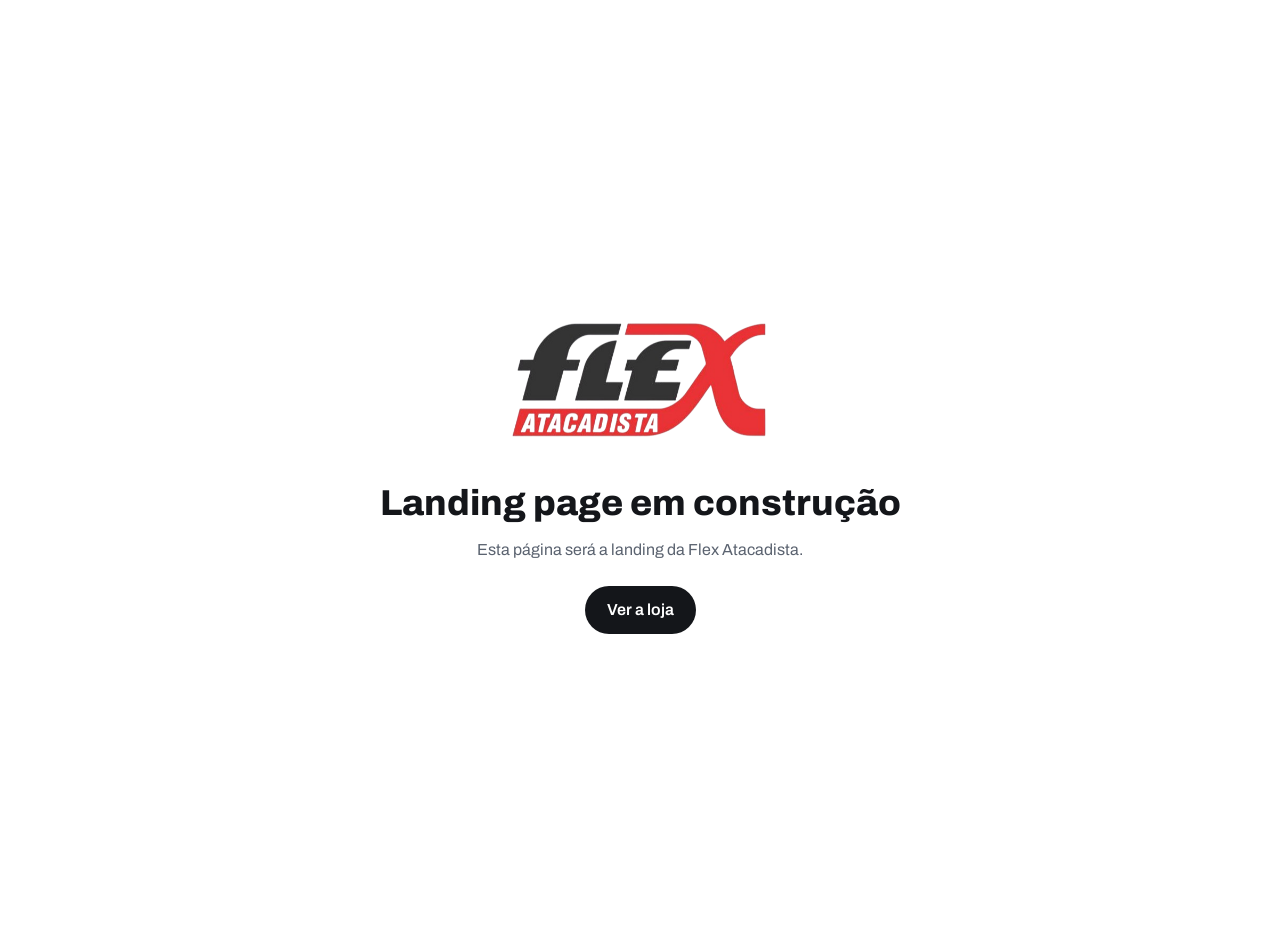
==== index.html @ 3132b04d "Adiciona e-commerce da Flex Atacadista e placeholder da landing Extrai do pacote original apenas os " ====
<!doctype html>
<html lang="pt-BR">
<head>
<meta charset="utf-8">
<meta name="viewport" content="width=device-width, initial-scale=1">
<title>Flex Atacadista</title>
<meta name="description" content="Atacado de artigos para festas, confeitaria e embalagens.">
<link rel="preconnect" href="https://fonts.googleapis.com">
<link rel="preconnect" href="https://fonts.gstatic.com" crossorigin>
<link href="https://fonts.googleapis.com/css2?family=Archivo:wght@400;600;800&display=swap" rel="stylesheet">
<style>
:root{color-scheme:light}
body{margin:0;min-height:100svh;display:grid;place-items:center;gap:0;font:400 16px/1.5 Archivo,system-ui,sans-serif;background:#fff;color:#14161a;text-align:center;padding:24px}
img{width:min(260px,70vw);height:auto}
h1{font-weight:800;font-size:clamp(24px,5vw,36px);margin:24px 0 8px}
p{margin:0 0 24px;color:#5b6370}
a{display:inline-block;padding:12px 22px;border-radius:999px;background:#14161a;color:#fff;text-decoration:none;font-weight:600}
</style>
</head>
<body>
<main>
  <img src="assets/flex/flex-logo.png" alt="Flex Atacadista">
  <h1>Landing page em construção</h1>
  <p>Esta página será a landing da Flex Atacadista.</p>
  <a href="loja.html">Ver a loja</a>
</main>
</body>
</html>
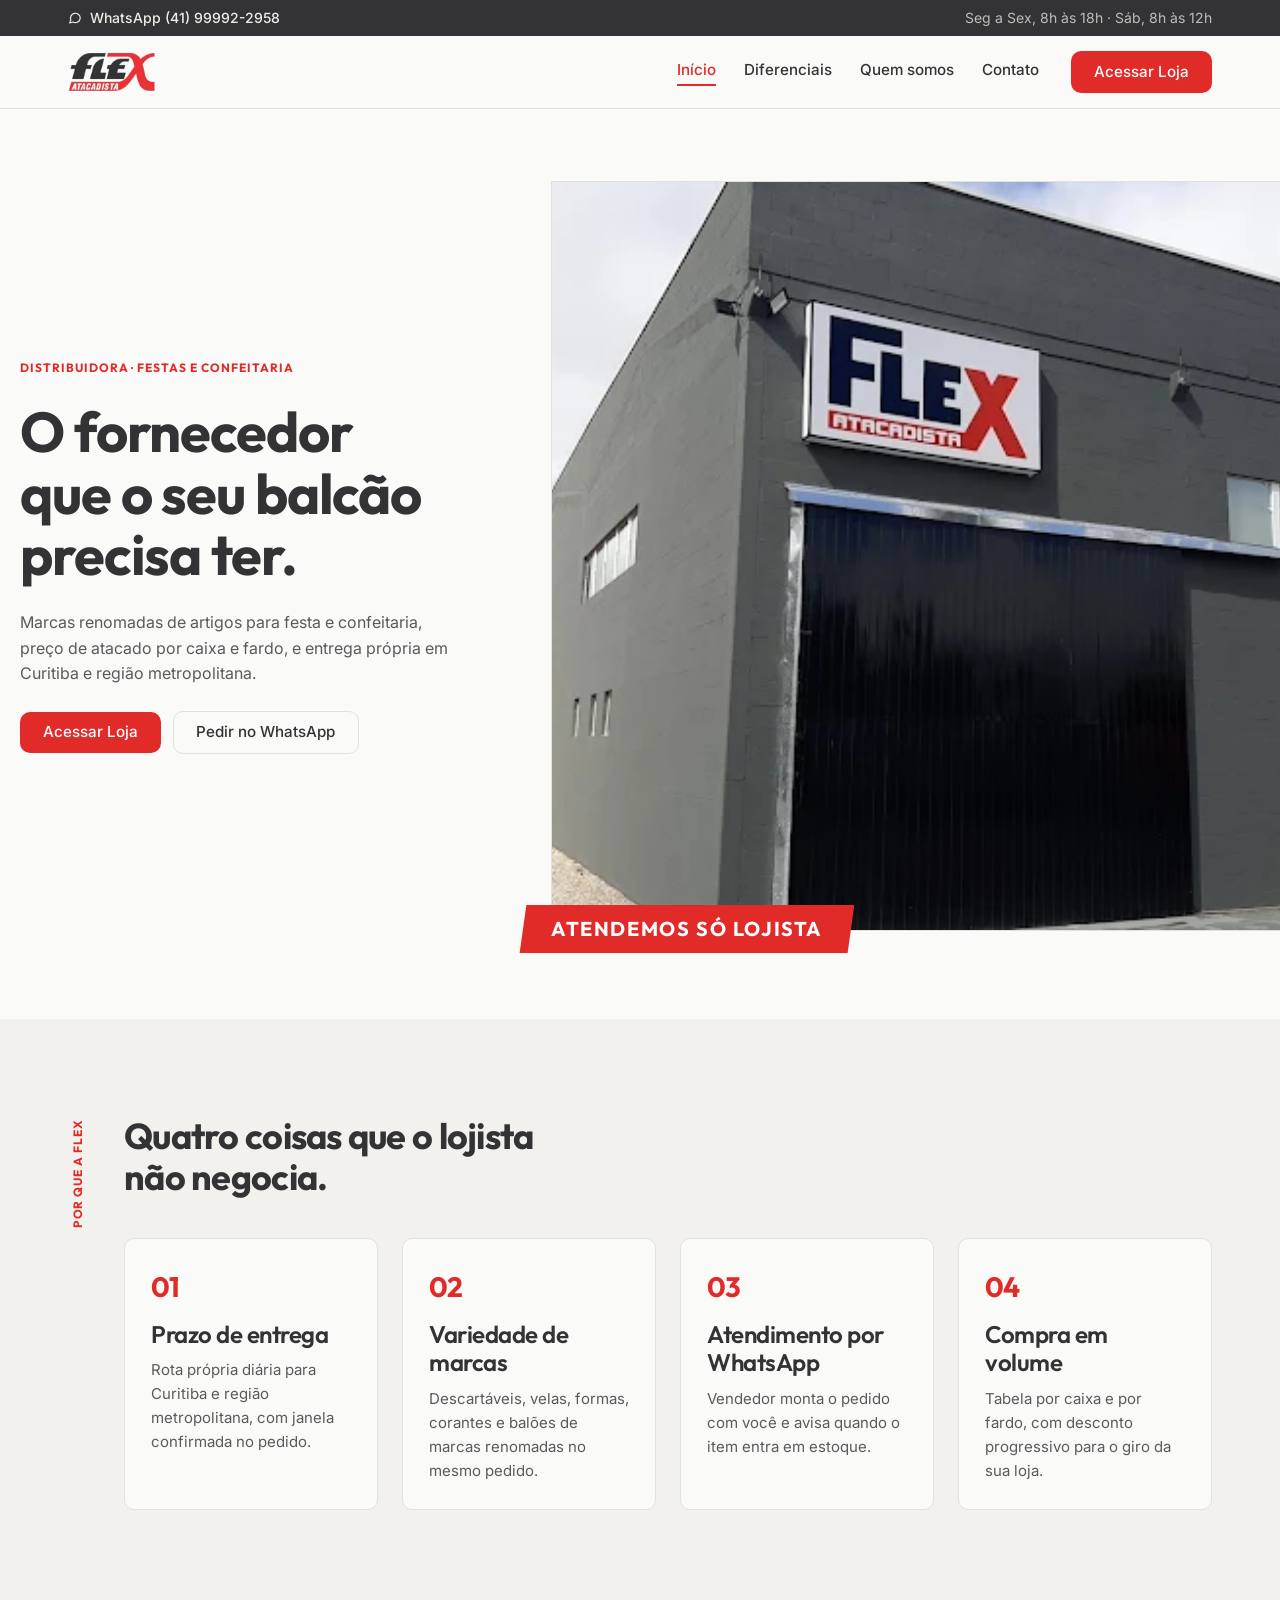
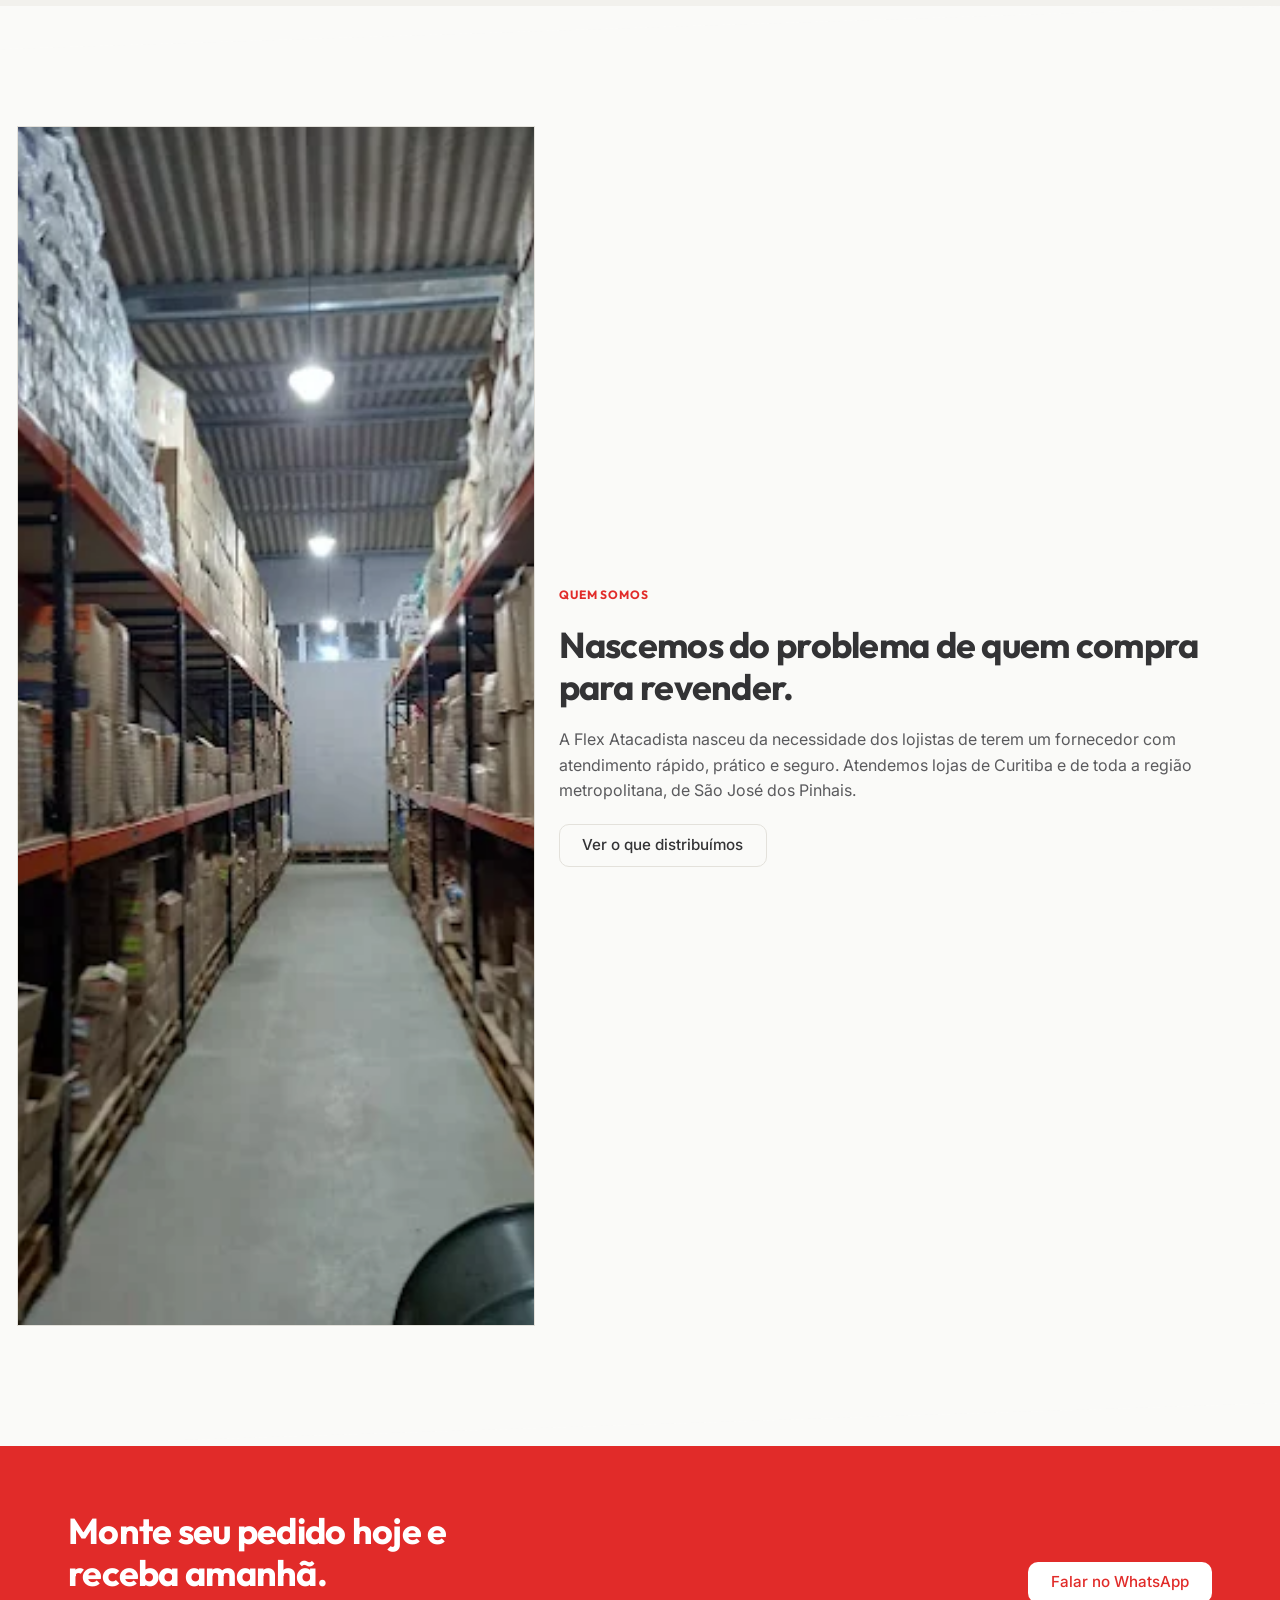
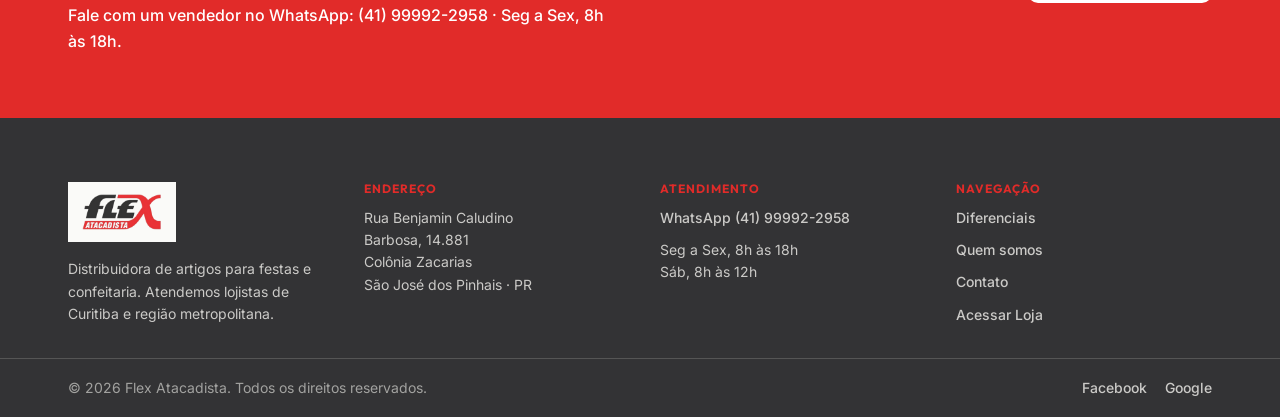
==== commit ee73dd48: "Publica a landing da Flex no index e prepara o deploy na Vercel Converte o template do design system" ====
--- a/index.html
+++ b/index.html
@@ -2,27 +2,186 @@
 <html lang="pt-BR">
 <head>
 <meta charset="utf-8">
-<meta name="viewport" content="width=device-width, initial-scale=1">
-<title>Flex Atacadista</title>
-<meta name="description" content="Atacado de artigos para festas, confeitaria e embalagens.">
+<meta name="viewport" content="width=device-width,initial-scale=1">
+<title>Flex Atacadista — Distribuidora de artigos para festas e confeitaria</title>
+<meta name="description" content="Marcas renomadas de artigos para festa e confeitaria, preço de atacado por caixa e fardo, e entrega própria em Curitiba e região metropolitana.">
+<meta name="theme-color" content="#E12B29">
+<link rel="icon" href="assets/flex/flex-logo.png">
+<meta property="og:type" content="website">
+<meta property="og:title" content="Flex Atacadista">
+<meta property="og:description" content="O fornecedor que o seu balcão precisa ter. Atacado de festas e confeitaria em São José dos Pinhais.">
+<meta property="og:image" content="assets/landing/fachada.png">
 <link rel="preconnect" href="https://fonts.googleapis.com">
 <link rel="preconnect" href="https://fonts.gstatic.com" crossorigin>
-<link href="https://fonts.googleapis.com/css2?family=Archivo:wght@400;600;800&display=swap" rel="stylesheet">
-<style>
-:root{color-scheme:light}
-body{margin:0;min-height:100svh;display:grid;place-items:center;gap:0;font:400 16px/1.5 Archivo,system-ui,sans-serif;background:#fff;color:#14161a;text-align:center;padding:24px}
-img{width:min(260px,70vw);height:auto}
-h1{font-weight:800;font-size:clamp(24px,5vw,36px);margin:24px 0 8px}
-p{margin:0 0 24px;color:#5b6370}
-a{display:inline-block;padding:12px 22px;border-radius:999px;background:#14161a;color:#fff;text-decoration:none;font-weight:600}
-</style>
+<link href="https://fonts.googleapis.com/css2?family=Outfit:wght@400;500;600;700&family=Inter:wght@400;500;600&display=swap" rel="stylesheet">
+<link rel="stylesheet" href="landing.css">
 </head>
-<body>
+<body id="topo">
+
+<header class="hdr" id="hdr">
+  <div class="topbar">
+    <div class="wrap">
+      <a href="https://wa.me/5541999922958">
+        <svg width="14" height="14" viewBox="0 0 24 24" fill="none" stroke="currentColor" stroke-width="2" stroke-linecap="round" stroke-linejoin="round" aria-hidden="true"><path d="M21 11.5a8.4 8.4 0 0 1-12.6 7.3L3 20.5l1.8-5.2A8.4 8.4 0 1 1 21 11.5Z"/></svg>
+        WhatsApp (41) 99992-2958
+      </a>
+      <span class="hours">Seg a Sex, 8h às 18h · Sáb, 8h às 12h</span>
+    </div>
+  </div>
+  <div class="bar">
+    <div class="wrap">
+      <a class="logo" href="#topo" aria-label="Flex Atacadista"><img src="assets/flex/flex-logo.png" alt="Flex Atacadista" width="488" height="244"></a>
+      <div class="right">
+        <nav aria-label="Principal">
+          <a href="#topo" class="is-active">Início</a>
+          <a href="#diferenciais">Diferenciais</a>
+          <a href="#quem-somos">Quem somos</a>
+          <a href="#contato">Contato</a>
+        </nav>
+        <a class="btn btn-primary" href="loja.html">Acessar Loja</a>
+        <button class="burger" id="burger" aria-label="Abrir menu" aria-expanded="false" aria-controls="drawer">
+          <svg width="20" height="20" viewBox="0 0 24 24" fill="none" stroke="currentColor" stroke-width="2" stroke-linecap="square" aria-hidden="true"><path d="M4 7h16"/><path d="M4 12h16"/><path d="M4 17h16"/></svg>
+        </button>
+      </div>
+    </div>
+    <div class="drawer" id="drawer">
+      <nav aria-label="Principal (mobile)">
+        <a href="#topo">Início</a>
+        <a href="#diferenciais">Diferenciais</a>
+        <a href="#quem-somos">Quem somos</a>
+        <a href="#contato">Contato</a>
+      </nav>
+    </div>
+  </div>
+</header>
+
 <main>
-  <img src="assets/flex/flex-logo.png" alt="Flex Atacadista">
-  <h1>Landing page em construção</h1>
-  <p>Esta página será a landing da Flex Atacadista.</p>
-  <a href="loja.html">Ver a loja</a>
+  <section class="hero wrap">
+    <div class="grid">
+      <div class="copy">
+        <span class="eyebrow">Distribuidora · Festas e confeitaria</span>
+        <h1>O fornecedor que o seu balcão precisa ter.</h1>
+        <p>Marcas renomadas de artigos para festa e confeitaria, preço de atacado por caixa e fardo, e entrega própria em Curitiba e região metropolitana.</p>
+        <div class="ctas">
+          <a class="btn btn-primary" href="loja.html">Acessar Loja</a>
+          <a class="btn btn-secondary" href="https://wa.me/5541999922958">Pedir no WhatsApp</a>
+        </div>
+      </div>
+      <div class="vis">
+        <img src="assets/landing/fachada.png" alt="Fachada da Flex Atacadista em São José dos Pinhais" width="1200" height="750">
+        <span class="tarja"><span>Atendemos só lojista</span></span>
+      </div>
+    </div>
+  </section>
+
+  <section class="why" data-reveal id="diferenciais">
+    <div class="wrap">
+      <span class="label-vertical" aria-hidden="true">Por que a Flex</span>
+      <div class="inner">
+        <h2>Quatro coisas que o lojista não negocia.</h2>
+        <div class="cards">
+          <div class="card">
+            <span class="n">01</span>
+            <h3>Prazo de entrega</h3>
+            <p>Rota própria diária para Curitiba e região metropolitana, com janela confirmada no pedido.</p>
+          </div>
+          <div class="card">
+            <span class="n">02</span>
+            <h3>Variedade de marcas</h3>
+            <p>Descartáveis, velas, formas, corantes e balões de marcas renomadas no mesmo pedido.</p>
+          </div>
+          <div class="card">
+            <span class="n">03</span>
+            <h3>Atendimento por WhatsApp</h3>
+            <p>Vendedor monta o pedido com você e avisa quando o item entra em estoque.</p>
+          </div>
+          <div class="card">
+            <span class="n">04</span>
+            <h3>Compra em volume</h3>
+            <p>Tabela por caixa e por fardo, com desconto progressivo para o giro da sua loja.</p>
+          </div>
+        </div>
+      </div>
+    </div>
+  </section>
+
+  <section class="about" data-reveal id="quem-somos">
+    <div class="wrap grid">
+      <div class="vis">
+        <img src="assets/landing/corredor-estoque.png" alt="Corredor de estoque da Flex Atacadista" width="900" height="1200" loading="lazy">
+      </div>
+      <div class="copy">
+        <span class="eyebrow">Quem somos</span>
+        <h2>Nascemos do problema de quem compra para revender.</h2>
+        <p>A Flex Atacadista nasceu da necessidade dos lojistas de terem um fornecedor com atendimento rápido, prático e seguro. Atendemos lojas de Curitiba e de toda a região metropolitana, de São José dos Pinhais.</p>
+        <div><a class="btn btn-secondary" href="loja.html">Ver o que distribuímos</a></div>
+      </div>
+    </div>
+  </section>
+
+  <section class="cta" id="contato">
+    <div class="wrap">
+      <div class="copy">
+        <h2>Monte seu pedido hoje e receba amanhã.</h2>
+        <p>Fale com um vendedor no WhatsApp: (41) 99992-2958 · Seg a Sex, 8h às 18h.</p>
+      </div>
+      <a class="btn btn-on-red" href="https://wa.me/5541999922958">Falar no WhatsApp</a>
+    </div>
+  </section>
 </main>
+
+<footer class="ftr">
+  <div class="wrap cols">
+    <div class="col brand">
+      <div class="mark"><img src="assets/flex/flex-logo.png" alt="Flex Atacadista" width="488" height="244"></div>
+      <p>Distribuidora de artigos para festas e confeitaria. Atendemos lojistas de Curitiba e região metropolitana.</p>
+    </div>
+    <div class="col">
+      <h3>Endereço</h3>
+      <p>Rua Benjamin Caludino Barbosa, 14.881<br>Colônia Zacarias<br>São José dos Pinhais · PR</p>
+    </div>
+    <div class="col">
+      <h3>Atendimento</h3>
+      <a href="https://wa.me/5541999922958">WhatsApp (41) 99992-2958</a>
+      <p>Seg a Sex, 8h às 18h<br>Sáb, 8h às 12h</p>
+    </div>
+    <div class="col">
+      <h3>Navegação</h3>
+      <a href="#diferenciais">Diferenciais</a>
+      <a href="#quem-somos">Quem somos</a>
+      <a href="#contato">Contato</a>
+      <a href="loja.html">Acessar Loja</a>
+    </div>
+  </div>
+  <div class="legal">
+    <div class="wrap">
+      <span>© <span id="ano">2026</span> Flex Atacadista. Todos os direitos reservados.</span>
+      <span class="social"><a href="#">Facebook</a><a href="#">Google</a></span>
+    </div>
+  </div>
+</footer>
+
+<script>
+(function(){
+  var hdr=document.getElementById('hdr'),burger=document.getElementById('burger');
+  addEventListener('scroll',function(){hdr.classList.toggle('is-scrolled',scrollY>8)},{passive:true});
+  burger.addEventListener('click',function(){
+    var open=hdr.classList.toggle('is-open');
+    burger.setAttribute('aria-expanded',open);
+  });
+  document.querySelectorAll('#drawer a').forEach(function(a){
+    a.addEventListener('click',function(){hdr.classList.remove('is-open');burger.setAttribute('aria-expanded','false')});
+  });
+  document.getElementById('ano').textContent=new Date().getFullYear();
+  // a classe .reveal só entra via JS: sem script, o conteúdo nasce visível
+  if(matchMedia('(prefers-reduced-motion: reduce)').matches||!window.IntersectionObserver)return;
+  var els=document.querySelectorAll('[data-reveal]');
+  els.forEach(function(el){el.classList.add('reveal')});
+  var io=new IntersectionObserver(function(es){es.forEach(function(e){
+    if(e.isIntersecting){e.target.classList.add('is-visible');io.unobserve(e.target)}
+  })},{rootMargin:'-10% 0px'});
+  els.forEach(function(el){io.observe(el)});
+})();
+</script>
 </body>
 </html>
--- a/landing.css
+++ b/landing.css
@@ -0,0 +1,171 @@
+/* Flex Atacadista — landing.
+   Tokens + componentes do design system, achatados em um arquivo só
+   (o pacote original dependia de runtime de canvas + React). */
+
+/* ---------- tokens ---------- */
+:root{
+  --brand-red:#E12B29;
+  --brand-red-dark:#B01E1C;
+  --ink:#333335;
+  --ink-soft:#5A5A5D;
+  --surface:#FAFAF8;
+  --surface-alt:#F2F1ED;
+  --border:#E3E1DB;
+  --on-red:#FFFFFF;
+  --text-on-ink:#EDECE8;
+
+  --font-heading:"Outfit",system-ui,sans-serif;
+  --font-body:"Inter",system-ui,sans-serif;
+  --text-h1:clamp(2.5rem,5.5vw,3.5rem);
+  --text-h2:clamp(1.75rem,3.2vw,2.25rem);
+  --text-h3:clamp(1.25rem,2vw,1.5rem);
+  --text-small:0.875rem;
+  --text-label-vertical:0.75rem;
+  --tracking-heading:-0.02em;
+  --tracking-wide:0.08em;
+
+  --container-max:1240px;
+  --container-pad:clamp(20px,5vw,48px);
+  --space-section:120px;
+
+  --radius-card:10px;
+  --shadow-card:0 1px 2px rgba(51,51,53,.06),0 1px 3px rgba(51,51,53,.08);
+  --shadow-header:0 1px 2px rgba(51,51,53,.06),0 2px 8px rgba(51,51,53,.06);
+  --skew-tarja:-8deg;
+  --corte-x:polygon(0 3%,100% 0%,100% 97%,0% 100%);
+  --motion-base:180ms;
+  --motion-ease:ease;
+}
+@media (max-width:760px){:root{--space-section:64px}}
+
+/* ---------- base ---------- */
+*,*::before,*::after{box-sizing:border-box}
+body{margin:0;background:var(--surface);color:var(--ink-soft);font-family:var(--font-body);font-size:1rem;line-height:1.6;-webkit-font-smoothing:antialiased;text-wrap:pretty}
+h1,h2,h3{font-family:var(--font-heading);color:var(--ink);letter-spacing:var(--tracking-heading);margin:0}
+h1{font-size:var(--text-h1);line-height:1.1;font-weight:700}
+h2{font-size:var(--text-h2);line-height:1.15;font-weight:700}
+h3{font-size:var(--text-h3);line-height:1.2;font-weight:600}
+p{margin:0}
+a{color:var(--brand-red);text-decoration:none;transition:color var(--motion-base) var(--motion-ease)}
+a:hover{color:var(--brand-red-dark)}
+img{max-width:100%;display:block}
+:focus-visible{outline:2px solid var(--brand-red);outline-offset:2px}
+.sr{position:absolute;width:1px;height:1px;padding:0;margin:-1px;overflow:hidden;clip:rect(0 0 0 0);white-space:nowrap;border:0}
+.wrap{max-width:var(--container-max);margin:0 auto;padding-inline:var(--container-pad)}
+
+/* ---------- motivos de marca ---------- */
+.eyebrow{font-family:var(--font-heading);font-weight:700;font-size:.75rem;letter-spacing:var(--tracking-wide);text-transform:uppercase;color:var(--brand-red)}
+.tarja{display:inline-block;background:var(--brand-red);color:var(--on-red);font-family:var(--font-heading);font-weight:700;font-size:1.25rem;line-height:1.2;letter-spacing:var(--tracking-wide);text-transform:uppercase;padding:.6em 1.4em;transform:skewX(var(--skew-tarja))}
+.tarja>span{display:inline-block;transform:skewX(calc(-1 * var(--skew-tarja)))}
+.label-vertical{writing-mode:vertical-rl;transform:rotate(180deg);color:var(--brand-red);font-family:var(--font-heading);font-weight:700;text-transform:uppercase;letter-spacing:var(--tracking-wide);font-size:var(--text-label-vertical);white-space:nowrap}
+.corte-x{clip-path:var(--corte-x)}
+
+/* ---------- botões ---------- */
+.btn{display:inline-flex;align-items:center;justify-content:center;gap:.5em;font-family:var(--font-body);font-weight:500;font-size:.95rem;line-height:1.2;padding:.75em 1.5em;border-radius:var(--radius-card);border:none;cursor:pointer;text-decoration:none;transition:background-color var(--motion-base) var(--motion-ease),border-color var(--motion-base) var(--motion-ease),color var(--motion-base) var(--motion-ease)}
+.btn-primary{background:var(--brand-red);color:var(--on-red)}
+.btn-primary:hover{background:var(--brand-red-dark);color:var(--on-red)}
+.btn-secondary{background:transparent;color:var(--ink);border:1px solid var(--border)}
+.btn-secondary:hover{border-color:var(--ink);color:var(--ink)}
+.btn-on-red{background:#fff;color:var(--brand-red)}
+.btn-on-red:hover{color:var(--brand-red-dark)}
+
+/* ---------- header ---------- */
+.hdr{position:sticky;top:0;z-index:40}
+.hdr .topbar{background:var(--ink);color:var(--text-on-ink)}
+.hdr .topbar .wrap{height:36px;display:flex;align-items:center;justify-content:space-between;gap:16px;font-size:var(--text-small)}
+.hdr .topbar a{color:var(--text-on-ink);display:inline-flex;align-items:center;gap:8px;font-weight:500}
+.hdr .topbar .hours{opacity:.75;white-space:nowrap}
+.hdr .bar{background:var(--surface);border-bottom:1px solid var(--border);transition:box-shadow var(--motion-base) var(--motion-ease)}
+.hdr.is-scrolled .bar{box-shadow:var(--shadow-header)}
+.hdr .bar .wrap{padding-block:14px;display:flex;align-items:center;justify-content:space-between;gap:24px}
+.hdr .logo img{height:44px;width:auto}
+.hdr .right{display:flex;align-items:center;gap:32px}
+.hdr nav{display:flex;align-items:center;gap:28px}
+.hdr nav a{font-weight:500;font-size:.95rem;color:var(--ink);padding-bottom:2px;border-bottom:2px solid transparent}
+.hdr nav a:hover,.hdr nav a.is-active{color:var(--brand-red);border-bottom-color:var(--brand-red)}
+.hdr .burger{display:none;align-items:center;justify-content:center;width:42px;height:42px;background:transparent;border:1px solid var(--border);border-radius:var(--radius-card);color:var(--ink);cursor:pointer}
+.hdr .drawer{display:none;overflow:hidden;max-height:0;transition:max-height 200ms var(--motion-ease)}
+.hdr .drawer nav{flex-direction:column;gap:0;padding:0 var(--container-pad) 20px;align-items:stretch}
+.hdr .drawer nav a{font-family:var(--font-heading);font-weight:600;font-size:1.125rem;padding:14px 0;border-bottom:1px solid var(--border)}
+@media (max-width:1023px){
+  .hdr .topbar .hours{display:none}
+  .hdr .right{gap:12px}
+  .hdr .bar>.wrap>.right>nav{display:none}
+  .hdr .burger{display:inline-flex}
+  .hdr .drawer{display:block}
+  .hdr.is-open .drawer{max-height:280px;border-top:1px solid var(--border)}
+  .hdr .logo img{height:36px}
+}
+
+/* ---------- hero ---------- */
+.hero{position:relative;padding:72px 0 88px}
+.hero .grid{display:grid;grid-template-columns:5fr 7fr;gap:24px;align-items:center}
+.hero .copy{display:flex;flex-direction:column;gap:24px;min-width:0}
+.hero .copy p{max-width:440px}
+.hero .ctas{display:flex;flex-wrap:wrap;gap:12px;align-items:center}
+.hero .vis{position:relative;min-width:0;margin-right:-8vw}
+.hero .vis img{width:100%;aspect-ratio:16/10;object-fit:cover;background:var(--surface-alt);border:1px solid var(--border)}
+.hero .tarja{position:absolute;left:-28px;bottom:-22px}
+@media (max-width:900px){
+  .hero{padding:40px 0 64px}
+  .hero .grid{grid-template-columns:1fr;gap:40px}
+  .hero .vis{margin-right:0}
+  .hero .tarja{left:-8px;bottom:-16px;font-size:1rem}
+}
+
+/* ---------- diferenciais ---------- */
+.why{background:var(--surface-alt);padding:96px 0}
+.why .wrap{position:relative}
+.why .label-vertical{position:absolute;left:var(--container-pad);top:4px}
+.why .inner{padding-left:56px;display:flex;flex-direction:column;gap:40px}
+.why h2{max-width:520px}
+.why .cards{display:grid;grid-template-columns:repeat(auto-fit,minmax(220px,1fr));gap:24px}
+.why .card{background:var(--surface);border:1px solid var(--border);border-radius:var(--radius-card);padding:26px;display:flex;flex-direction:column;gap:10px}
+.why .card .n{font-family:var(--font-heading);font-weight:700;font-size:1.75rem;color:var(--brand-red);letter-spacing:var(--tracking-heading)}
+.why .card p{font-size:.9375rem}
+@media (max-width:760px){
+  .why{padding:64px 0}
+  .why .label-vertical{display:none}
+  .why .inner{padding-left:0}
+}
+
+/* ---------- quem somos ---------- */
+.about{background:var(--surface);padding:var(--space-section) 0;clip-path:var(--corte-x)}
+.about .grid{display:grid;grid-template-columns:5fr 7fr;gap:24px;align-items:center}
+.about .vis{min-width:0;margin-left:-4vw}
+.about .vis img{width:100%;aspect-ratio:3/4;object-fit:cover;background:var(--surface-alt);border:1px solid var(--border)}
+.about .copy{display:flex;flex-direction:column;gap:20px;min-width:0}
+@media (max-width:900px){
+  .about{clip-path:none}
+  .about .grid{grid-template-columns:1fr;gap:32px}
+  .about .vis{margin-left:0}
+  .about .vis img{aspect-ratio:4/3}
+}
+
+/* ---------- faixa de contato ---------- */
+.cta{background:var(--brand-red);padding:64px 0}
+.cta .wrap{display:flex;flex-wrap:wrap;gap:28px;align-items:center;justify-content:space-between}
+.cta .copy{display:flex;flex-direction:column;gap:10px;max-width:560px}
+.cta h2,.cta p{color:#fff}
+.cta p{font-weight:500}
+
+/* ---------- rodapé ---------- */
+.ftr{background:var(--ink);color:var(--text-on-ink)}
+.ftr .cols{display:grid;grid-template-columns:repeat(auto-fit,minmax(200px,1fr));gap:40px;padding-block:64px 32px}
+.ftr .col{display:flex;flex-direction:column;gap:10px}
+.ftr .brand{gap:16px}
+.ftr .brand .mark{background:var(--surface);padding:10px 14px;align-self:flex-start}
+.ftr .brand .mark img{height:40px;width:auto}
+.ftr h3{font-size:.75rem;letter-spacing:var(--tracking-wide);text-transform:uppercase;color:var(--brand-red);font-weight:700}
+.ftr p,.ftr a{font-size:var(--text-small);line-height:1.6;color:rgba(237,236,232,.82)}
+.ftr a{font-weight:500}
+.ftr a:hover{color:#fff}
+.ftr .brand p{max-width:260px}
+.ftr .legal{border-top:1px solid rgba(237,236,232,.18)}
+.ftr .legal .wrap{padding-block:18px;display:flex;flex-wrap:wrap;gap:12px;justify-content:space-between;font-size:var(--text-small);color:rgba(237,236,232,.6)}
+.ftr .legal .social{display:flex;gap:18px}
+
+/* ---------- reveal ---------- */
+.reveal{opacity:0;transform:translateY(16px);transition:opacity 400ms var(--motion-ease),transform 400ms var(--motion-ease)}
+.reveal.is-visible{opacity:1;transform:none}
+@media (prefers-reduced-motion:reduce){.reveal{opacity:1;transform:none;transition:none}}
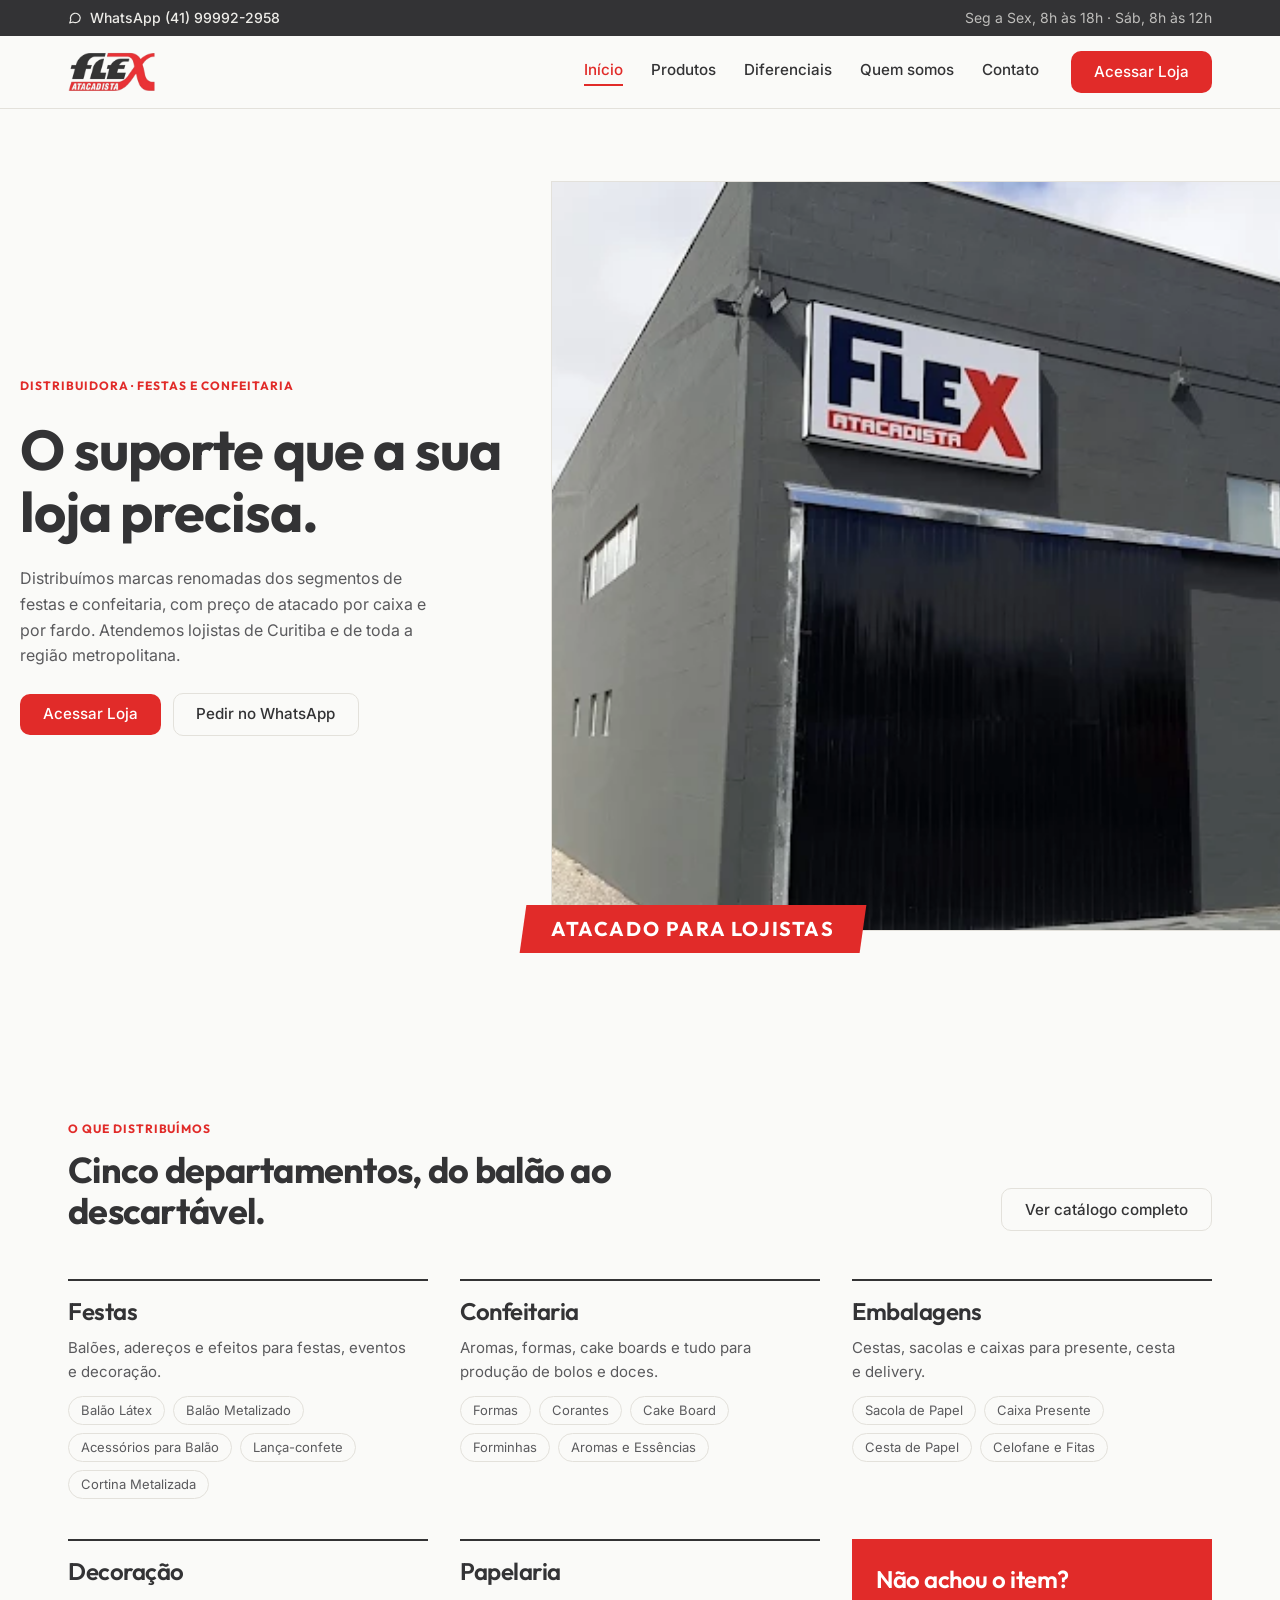
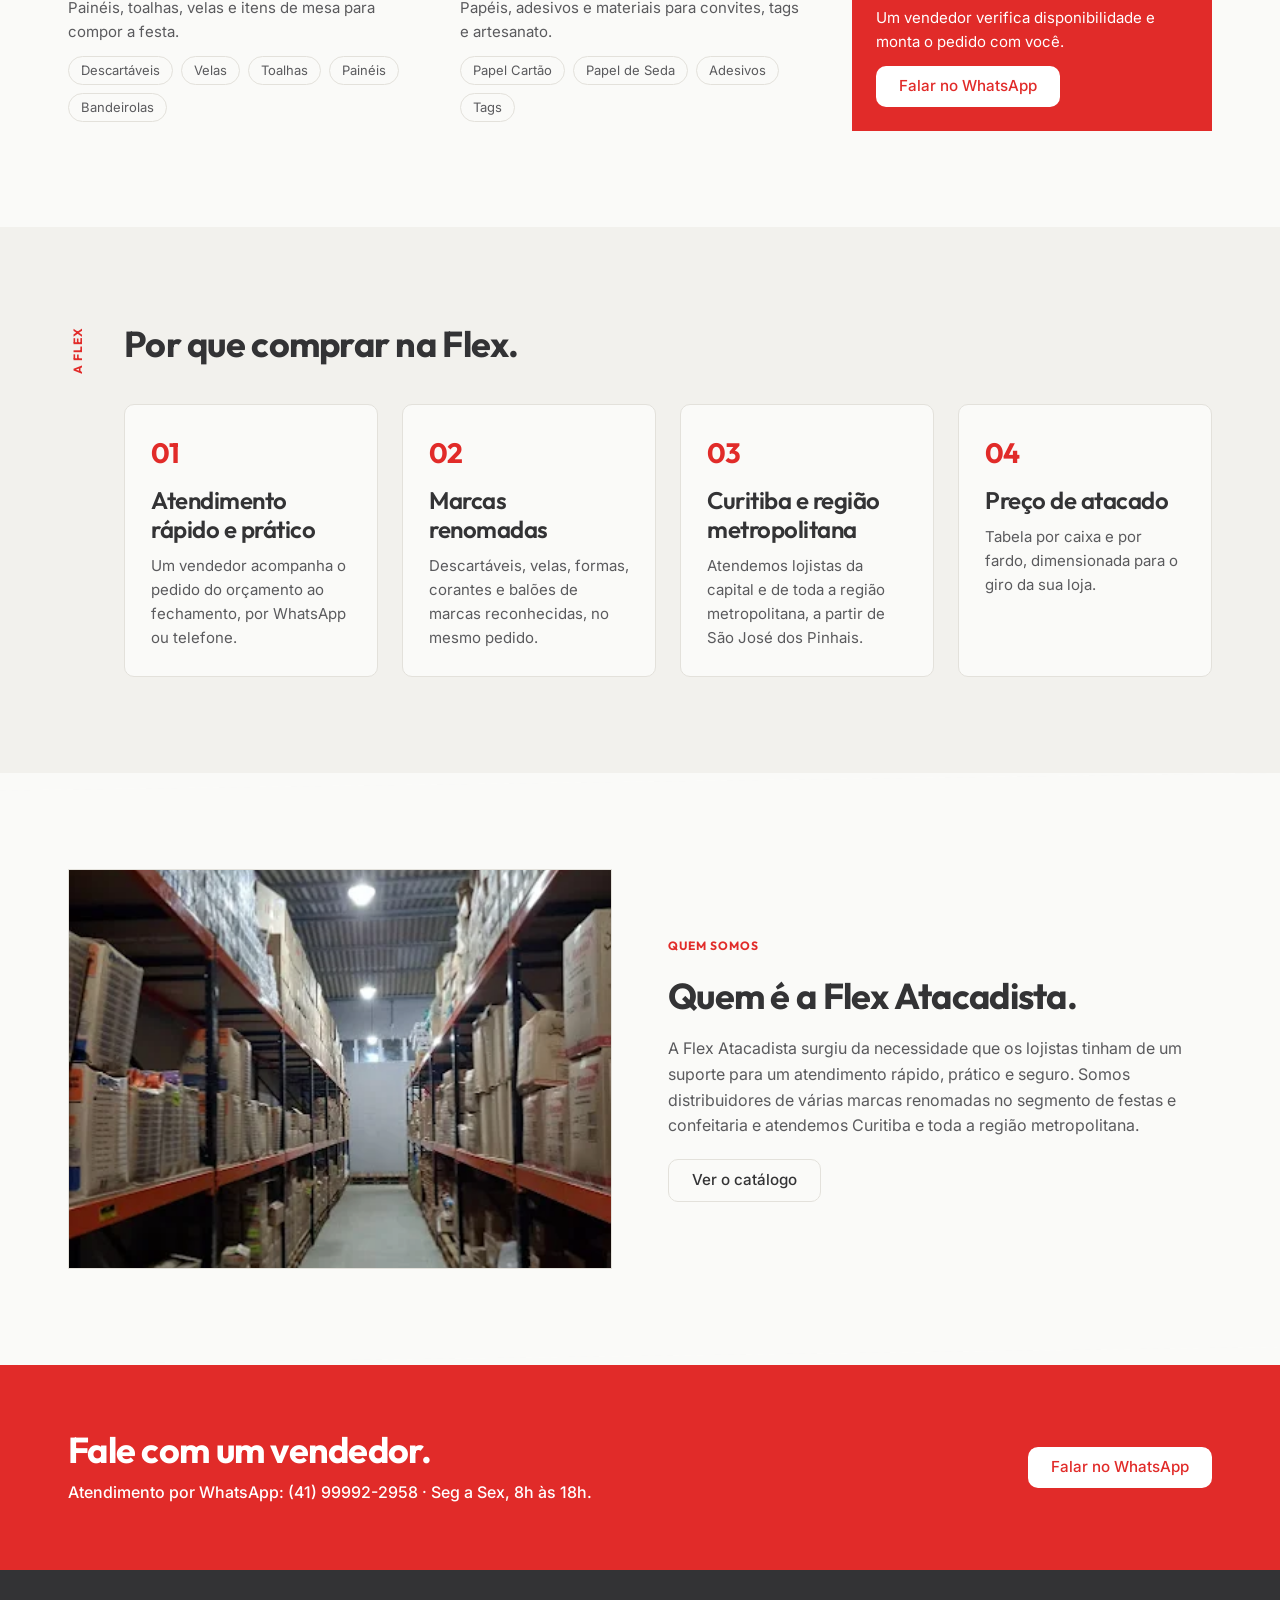
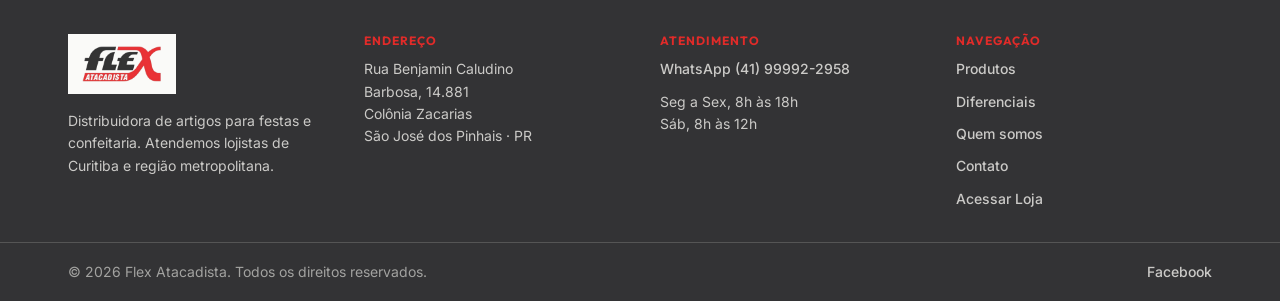
==== commit 0fc576f2: "Ajusta a landing ao tom e ao conteúdo da Flex A copy vinha do design system e soava como anúncio de " ====
--- a/index.html
+++ b/index.html
@@ -4,12 +4,12 @@
 <meta charset="utf-8">
 <meta name="viewport" content="width=device-width,initial-scale=1">
 <title>Flex Atacadista — Distribuidora de artigos para festas e confeitaria</title>
-<meta name="description" content="Marcas renomadas de artigos para festa e confeitaria, preço de atacado por caixa e fardo, e entrega própria em Curitiba e região metropolitana.">
+<meta name="description" content="Distribuidora de artigos para festas e confeitaria. Marcas renomadas, preço de atacado por caixa e fardo, para lojistas de Curitiba e região metropolitana.">
 <meta name="theme-color" content="#E12B29">
 <link rel="icon" href="assets/flex/flex-logo.png">
 <meta property="og:type" content="website">
 <meta property="og:title" content="Flex Atacadista">
-<meta property="og:description" content="O fornecedor que o seu balcão precisa ter. Atacado de festas e confeitaria em São José dos Pinhais.">
+<meta property="og:description" content="Distribuidora de artigos para festas e confeitaria em São José dos Pinhais. Atacado para lojistas de Curitiba e região metropolitana.">
 <meta property="og:image" content="assets/landing/fachada.png">
 <link rel="preconnect" href="https://fonts.googleapis.com">
 <link rel="preconnect" href="https://fonts.gstatic.com" crossorigin>
@@ -34,6 +34,7 @@
       <div class="right">
         <nav aria-label="Principal">
           <a href="#topo" class="is-active">Início</a>
+          <a href="#produtos">Produtos</a>
           <a href="#diferenciais">Diferenciais</a>
           <a href="#quem-somos">Quem somos</a>
           <a href="#contato">Contato</a>
@@ -47,6 +48,7 @@
     <div class="drawer" id="drawer">
       <nav aria-label="Principal (mobile)">
         <a href="#topo">Início</a>
+        <a href="#produtos">Produtos</a>
         <a href="#diferenciais">Diferenciais</a>
         <a href="#quem-somos">Quem somos</a>
         <a href="#contato">Contato</a>
@@ -60,8 +62,8 @@
     <div class="grid">
       <div class="copy">
         <span class="eyebrow">Distribuidora · Festas e confeitaria</span>
-        <h1>O fornecedor que o seu balcão precisa ter.</h1>
-        <p>Marcas renomadas de artigos para festa e confeitaria, preço de atacado por caixa e fardo, e entrega própria em Curitiba e região metropolitana.</p>
+        <h1>O suporte que a sua loja precisa.</h1>
+        <p>Distribuímos marcas renomadas dos segmentos de festas e confeitaria, com preço de atacado por caixa e por fardo. Atendemos lojistas de Curitiba e de toda a região metropolitana.</p>
         <div class="ctas">
           <a class="btn btn-primary" href="loja.html">Acessar Loja</a>
           <a class="btn btn-secondary" href="https://wa.me/5541999922958">Pedir no WhatsApp</a>
@@ -69,36 +71,108 @@
       </div>
       <div class="vis">
         <img src="assets/landing/fachada.png" alt="Fachada da Flex Atacadista em São José dos Pinhais" width="1200" height="750">
-        <span class="tarja"><span>Atendemos só lojista</span></span>
+        <span class="tarja"><span>Atacado para lojistas</span></span>
+      </div>
+    </div>
+  </section>
+
+  <section class="cat" data-reveal id="produtos">
+    <div class="wrap">
+      <div class="cat-head">
+        <div>
+          <span class="eyebrow">O que distribuímos</span>
+          <h2>Cinco departamentos, do balão ao descartável.</h2>
+        </div>
+        <a class="btn btn-secondary" href="loja.html">Ver catálogo completo</a>
+      </div>
+      <div class="depts">
+        <div class="dept">
+          <h3><a href="loja.html#/d/festas">Festas</a></h3>
+          <p>Balões, adereços e efeitos para festas, eventos e decoração.</p>
+          <div class="chips">
+          <a href="loja.html#/c/balao-latex">Balão Látex</a>
+          <a href="loja.html#/c/balao-metalizado">Balão Metalizado</a>
+          <a href="loja.html#/c/acessorios-para-balao">Acessórios para Balão</a>
+          <a href="loja.html#/c/lanca-confete">Lança-confete</a>
+          <a href="loja.html#/c/cortina-metalizada">Cortina Metalizada</a>
+          </div>
+        </div>
+        <div class="dept">
+          <h3><a href="loja.html#/d/confeitaria">Confeitaria</a></h3>
+          <p>Aromas, formas, cake boards e tudo para produção de bolos e doces.</p>
+          <div class="chips">
+          <a href="loja.html#/c/formas">Formas</a>
+          <a href="loja.html#/c/corantes">Corantes</a>
+          <a href="loja.html#/c/cake-board">Cake Board</a>
+          <a href="loja.html#/c/forminhas">Forminhas</a>
+          <a href="loja.html#/c/aromas-e-essencias">Aromas e Essências</a>
+          </div>
+        </div>
+        <div class="dept">
+          <h3><a href="loja.html#/d/embalagens">Embalagens</a></h3>
+          <p>Cestas, sacolas e caixas para presente, cesta e delivery.</p>
+          <div class="chips">
+          <a href="loja.html#/c/sacola-de-papel">Sacola de Papel</a>
+          <a href="loja.html#/c/caixa-presente">Caixa Presente</a>
+          <a href="loja.html#/c/cesta-de-papel">Cesta de Papel</a>
+          <a href="loja.html#/c/celofane-e-fitas">Celofane e Fitas</a>
+          </div>
+        </div>
+        <div class="dept">
+          <h3><a href="loja.html#/d/decoracao">Decoração</a></h3>
+          <p>Painéis, toalhas, velas e itens de mesa para compor a festa.</p>
+          <div class="chips">
+          <a href="loja.html#/c/descartaveis">Descartáveis</a>
+          <a href="loja.html#/c/velas">Velas</a>
+          <a href="loja.html#/c/toalhas">Toalhas</a>
+          <a href="loja.html#/c/paineis">Painéis</a>
+          <a href="loja.html#/c/bandeirolas">Bandeirolas</a>
+          </div>
+        </div>
+        <div class="dept">
+          <h3><a href="loja.html#/d/papelaria">Papelaria</a></h3>
+          <p>Papéis, adesivos e materiais para convites, tags e artesanato.</p>
+          <div class="chips">
+          <a href="loja.html#/c/papel-cartao">Papel Cartão</a>
+          <a href="loja.html#/c/papel-de-seda">Papel de Seda</a>
+          <a href="loja.html#/c/adesivos">Adesivos</a>
+          <a href="loja.html#/c/tags">Tags</a>
+          </div>
+        </div>
+        <div class="dept dept-cta">
+          <h3>Não achou o item?</h3>
+          <p>Um vendedor verifica disponibilidade e monta o pedido com você.</p>
+          <a class="btn btn-on-red" href="https://wa.me/5541999922958">Falar no WhatsApp</a>
+        </div>
       </div>
     </div>
   </section>
 
   <section class="why" data-reveal id="diferenciais">
     <div class="wrap">
-      <span class="label-vertical" aria-hidden="true">Por que a Flex</span>
+      <span class="label-vertical" aria-hidden="true">A Flex</span>
       <div class="inner">
-        <h2>Quatro coisas que o lojista não negocia.</h2>
+        <h2>Por que comprar na Flex.</h2>
         <div class="cards">
           <div class="card">
             <span class="n">01</span>
-            <h3>Prazo de entrega</h3>
-            <p>Rota própria diária para Curitiba e região metropolitana, com janela confirmada no pedido.</p>
+            <h3>Atendimento rápido e prático</h3>
+            <p>Um vendedor acompanha o pedido do orçamento ao fechamento, por WhatsApp ou telefone.</p>
           </div>
           <div class="card">
             <span class="n">02</span>
-            <h3>Variedade de marcas</h3>
-            <p>Descartáveis, velas, formas, corantes e balões de marcas renomadas no mesmo pedido.</p>
+            <h3>Marcas renomadas</h3>
+            <p>Descartáveis, velas, formas, corantes e balões de marcas reconhecidas, no mesmo pedido.</p>
           </div>
           <div class="card">
             <span class="n">03</span>
-            <h3>Atendimento por WhatsApp</h3>
-            <p>Vendedor monta o pedido com você e avisa quando o item entra em estoque.</p>
+            <h3>Curitiba e região metropolitana</h3>
+            <p>Atendemos lojistas da capital e de toda a região metropolitana, a partir de São José dos Pinhais.</p>
           </div>
           <div class="card">
             <span class="n">04</span>
-            <h3>Compra em volume</h3>
-            <p>Tabela por caixa e por fardo, com desconto progressivo para o giro da sua loja.</p>
+            <h3>Preço de atacado</h3>
+            <p>Tabela por caixa e por fardo, dimensionada para o giro da sua loja.</p>
           </div>
         </div>
       </div>
@@ -112,9 +186,9 @@
       </div>
       <div class="copy">
         <span class="eyebrow">Quem somos</span>
-        <h2>Nascemos do problema de quem compra para revender.</h2>
-        <p>A Flex Atacadista nasceu da necessidade dos lojistas de terem um fornecedor com atendimento rápido, prático e seguro. Atendemos lojas de Curitiba e de toda a região metropolitana, de São José dos Pinhais.</p>
-        <div><a class="btn btn-secondary" href="loja.html">Ver o que distribuímos</a></div>
+        <h2>Quem é a Flex Atacadista.</h2>
+        <p>A Flex Atacadista surgiu da necessidade que os lojistas tinham de um suporte para um atendimento rápido, prático e seguro. Somos distribuidores de várias marcas renomadas no segmento de festas e confeitaria e atendemos Curitiba e toda a região metropolitana.</p>
+        <div><a class="btn btn-secondary" href="loja.html">Ver o catálogo</a></div>
       </div>
     </div>
   </section>
@@ -122,8 +196,8 @@
   <section class="cta" id="contato">
     <div class="wrap">
       <div class="copy">
-        <h2>Monte seu pedido hoje e receba amanhã.</h2>
-        <p>Fale com um vendedor no WhatsApp: (41) 99992-2958 · Seg a Sex, 8h às 18h.</p>
+        <h2>Fale com um vendedor.</h2>
+        <p>Atendimento por WhatsApp: (41) 99992-2958 · Seg a Sex, 8h às 18h.</p>
       </div>
       <a class="btn btn-on-red" href="https://wa.me/5541999922958">Falar no WhatsApp</a>
     </div>
@@ -147,6 +221,7 @@
     </div>
     <div class="col">
       <h3>Navegação</h3>
+      <a href="#produtos">Produtos</a>
       <a href="#diferenciais">Diferenciais</a>
       <a href="#quem-somos">Quem somos</a>
       <a href="#contato">Contato</a>
@@ -156,7 +231,7 @@
   <div class="legal">
     <div class="wrap">
       <span>© <span id="ano">2026</span> Flex Atacadista. Todos os direitos reservados.</span>
-      <span class="social"><a href="#">Facebook</a><a href="#">Google</a></span>
+      <span class="social"><a href="https://www.facebook.com/silvanaatacadista" target="_blank" rel="noopener">Facebook</a></span>
     </div>
   </div>
 </footer>
--- a/landing.css
+++ b/landing.css
@@ -130,16 +130,16 @@
 }
 
 /* ---------- quem somos ---------- */
-.about{background:var(--surface);padding:var(--space-section) 0;clip-path:var(--corte-x)}
-.about .grid{display:grid;grid-template-columns:5fr 7fr;gap:24px;align-items:center}
-.about .vis{min-width:0;margin-left:-4vw}
-.about .vis img{width:100%;aspect-ratio:3/4;object-fit:cover;background:var(--surface-alt);border:1px solid var(--border)}
-.about .copy{display:flex;flex-direction:column;gap:20px;min-width:0}
+.about{background:var(--surface);padding:96px 0;clip-path:var(--corte-x)}
+.about .grid{display:grid;grid-template-columns:1fr 1fr;gap:56px;align-items:center}
+.about .vis{min-width:0}
+/* a foto do estoque é vertical: recorte paisagem tira o rodapé sujo do original */
+.about .vis img{width:100%;aspect-ratio:4/3;max-height:400px;object-fit:cover;object-position:center 40%;background:var(--surface-alt);border:1px solid var(--border)}
+.about .copy{display:flex;flex-direction:column;gap:20px;min-width:0;max-width:520px}
 @media (max-width:900px){
-  .about{clip-path:none}
+  .about{clip-path:none;padding:64px 0}
   .about .grid{grid-template-columns:1fr;gap:32px}
-  .about .vis{margin-left:0}
-  .about .vis img{aspect-ratio:4/3}
+  .about .copy{max-width:none}
 }
 
 /* ---------- faixa de contato ---------- */
@@ -169,3 +169,28 @@
 .reveal{opacity:0;transform:translateY(16px);transition:opacity 400ms var(--motion-ease),transform 400ms var(--motion-ease)}
 .reveal.is-visible{opacity:1;transform:none}
 @media (prefers-reduced-motion:reduce){.reveal{opacity:1;transform:none;transition:none}}
+
+/* ---------- o que distribuímos ---------- */
+.cat{padding:96px 0}
+.cat-head{display:flex;flex-wrap:wrap;align-items:end;justify-content:space-between;gap:24px;margin-bottom:48px}
+.cat-head h2{max-width:560px;margin-top:8px}
+.depts{display:grid;grid-template-columns:repeat(3,1fr);gap:40px 32px}
+.dept{border-top:2px solid var(--ink);padding-top:16px;display:flex;flex-direction:column;gap:10px;align-items:flex-start}
+.dept h3 a{color:var(--ink)}
+.dept h3 a:hover{color:var(--brand-red)}
+.dept p{font-size:.9375rem}
+.dept .chips{display:flex;flex-wrap:wrap;gap:8px;margin-top:2px}
+.dept .chips a{font-size:.8125rem;line-height:1;color:var(--ink-soft);border:1px solid var(--border);border-radius:999px;padding:7px 12px}
+.dept .chips a:hover{border-color:var(--ink);color:var(--ink)}
+.dept-cta{background:var(--brand-red);border-top-color:var(--brand-red);color:#fff;padding:24px;gap:12px}
+.dept-cta h3,.dept-cta p{color:#fff}
+.dept-cta .btn{margin-top:auto}
+@media (max-width:1023px){.depts{grid-template-columns:repeat(2,1fr)}}
+@media (max-width:760px){
+  .cat{padding:64px 0}
+  .cat-head{margin-bottom:32px}
+  .depts{grid-template-columns:1fr;gap:32px}
+}
+
+/* âncora não pode parar atrás do header fixo */
+section[id]{scroll-margin-top:96px}
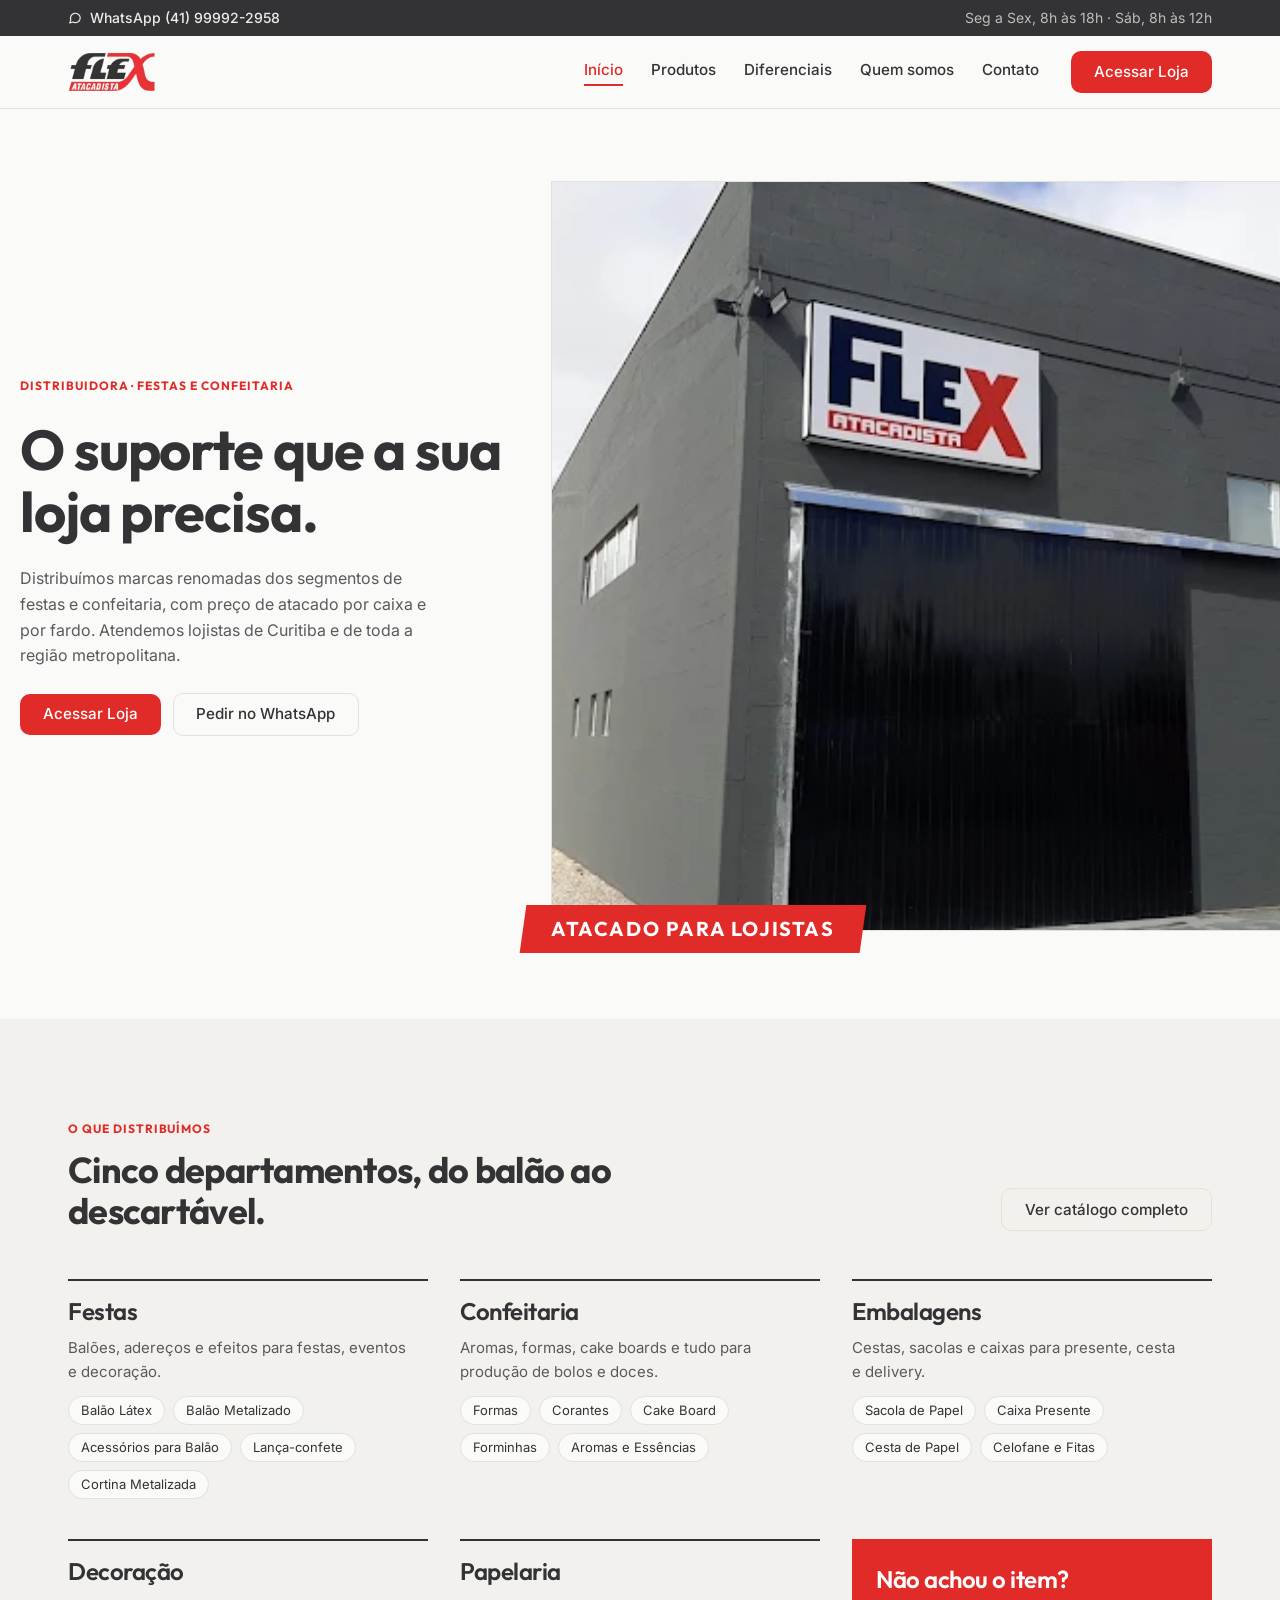
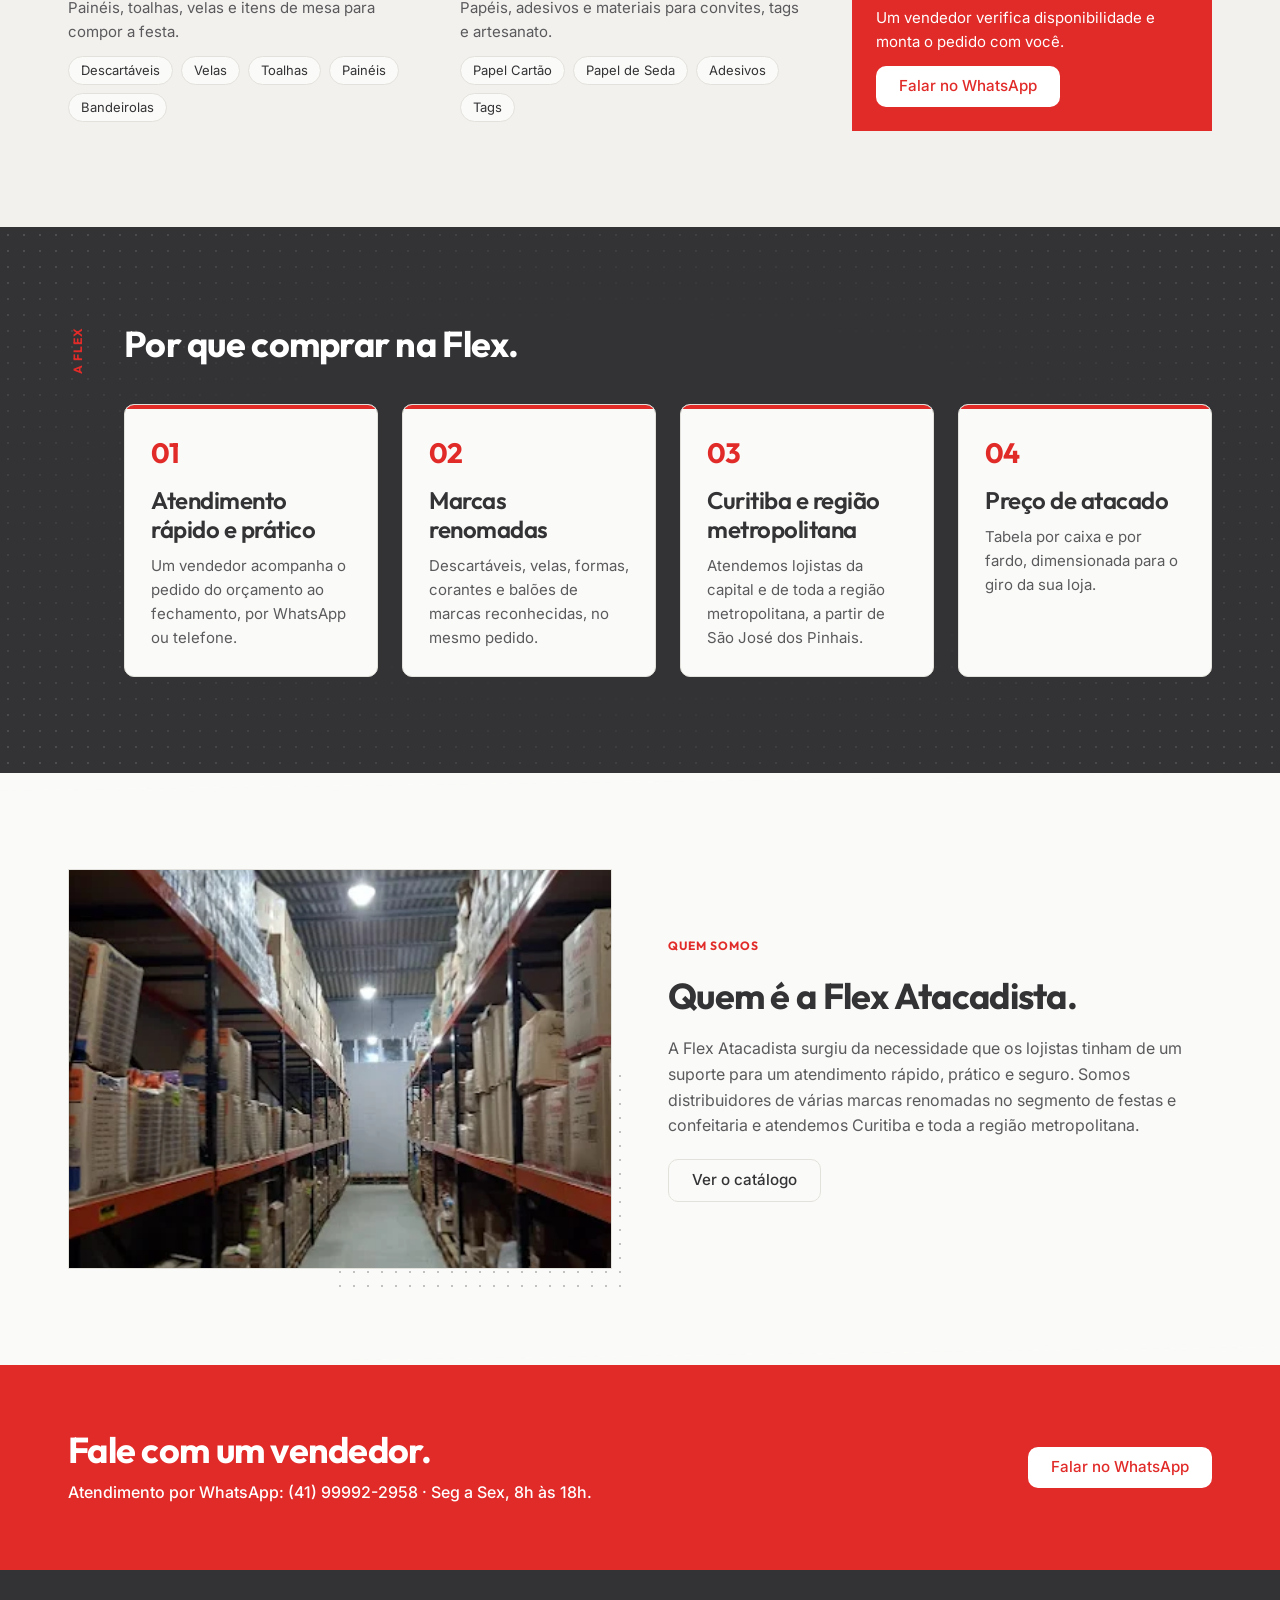
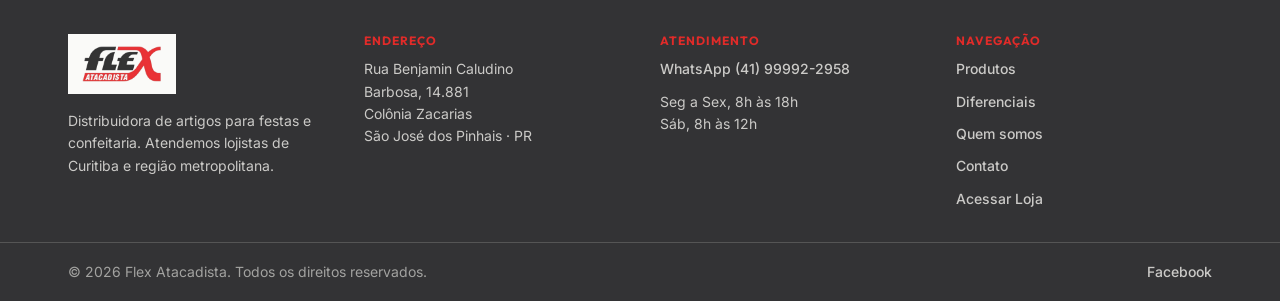
==== commit ef618554: "Dá contraste às seções da landing sem mudar o layout Produtos ganha fundo quente e Diferenciais vira" ====
--- a/index.html
+++ b/index.html
@@ -14,7 +14,7 @@
 <link rel="preconnect" href="https://fonts.googleapis.com">
 <link rel="preconnect" href="https://fonts.gstatic.com" crossorigin>
 <link href="https://fonts.googleapis.com/css2?family=Outfit:wght@400;500;600;700&family=Inter:wght@400;500;600&display=swap" rel="stylesheet">
-<link rel="stylesheet" href="landing.css">
+<link rel="stylesheet" href="landing.css?v=2">
 </head>
 <body id="topo">
 
--- a/landing.css
+++ b/landing.css
@@ -114,13 +114,16 @@
 }
 
 /* ---------- diferenciais ---------- */
-.why{background:var(--surface-alt);padding:96px 0}
+.why{position:relative;background:var(--ink);padding:96px 0;overflow:hidden}
+.why::before{content:"";position:absolute;inset:0;background-image:radial-gradient(rgba(237,236,232,.16) 1px,transparent 1px);background-size:16px 16px;-webkit-mask-image:radial-gradient(ellipse at center,transparent 45%,#000 100%);mask-image:radial-gradient(ellipse at center,transparent 45%,#000 100%);pointer-events:none}
 .why .wrap{position:relative}
 .why .label-vertical{position:absolute;left:var(--container-pad);top:4px}
 .why .inner{padding-left:56px;display:flex;flex-direction:column;gap:40px}
-.why h2{max-width:520px}
+.why h2{max-width:520px;color:#fff}
 .why .cards{display:grid;grid-template-columns:repeat(auto-fit,minmax(220px,1fr));gap:24px}
-.why .card{background:var(--surface);border:1px solid var(--border);border-radius:var(--radius-card);padding:26px;display:flex;flex-direction:column;gap:10px}
+.why .card{position:relative;background:var(--surface);border:1px solid var(--border);border-radius:var(--radius-card);padding:26px;display:flex;flex-direction:column;gap:10px;overflow:hidden;transition:transform var(--motion-base) var(--motion-ease),box-shadow var(--motion-base) var(--motion-ease)}
+.why .card::before{content:"";position:absolute;left:0;top:0;right:0;height:4px;background:var(--brand-red)}
+.why .card:hover{transform:translateY(-3px);box-shadow:0 10px 24px rgba(0,0,0,.25)}
 .why .card .n{font-family:var(--font-heading);font-weight:700;font-size:1.75rem;color:var(--brand-red);letter-spacing:var(--tracking-heading)}
 .why .card p{font-size:.9375rem}
 @media (max-width:760px){
@@ -132,7 +135,9 @@
 /* ---------- quem somos ---------- */
 .about{background:var(--surface);padding:96px 0;clip-path:var(--corte-x)}
 .about .grid{display:grid;grid-template-columns:1fr 1fr;gap:56px;align-items:center}
-.about .vis{min-width:0}
+.about .vis{position:relative;min-width:0}
+.about .vis::before{content:"";position:absolute;right:-20px;bottom:-20px;width:55%;height:55%;background-image:radial-gradient(var(--ink) 1.2px,transparent 1.2px);background-size:14px 14px;opacity:.28}
+.about .vis img{position:relative}
 /* a foto do estoque é vertical: recorte paisagem tira o rodapé sujo do original */
 .about .vis img{width:100%;aspect-ratio:4/3;max-height:400px;object-fit:cover;object-position:center 40%;background:var(--surface-alt);border:1px solid var(--border)}
 .about .copy{display:flex;flex-direction:column;gap:20px;min-width:0;max-width:520px}
@@ -171,7 +176,7 @@
 @media (prefers-reduced-motion:reduce){.reveal{opacity:1;transform:none;transition:none}}
 
 /* ---------- o que distribuímos ---------- */
-.cat{padding:96px 0}
+.cat{background:var(--surface-alt);padding:96px 0}
 .cat-head{display:flex;flex-wrap:wrap;align-items:end;justify-content:space-between;gap:24px;margin-bottom:48px}
 .cat-head h2{max-width:560px;margin-top:8px}
 .depts{display:grid;grid-template-columns:repeat(3,1fr);gap:40px 32px}
@@ -180,7 +185,7 @@
 .dept h3 a:hover{color:var(--brand-red)}
 .dept p{font-size:.9375rem}
 .dept .chips{display:flex;flex-wrap:wrap;gap:8px;margin-top:2px}
-.dept .chips a{font-size:.8125rem;line-height:1;color:var(--ink-soft);border:1px solid var(--border);border-radius:999px;padding:7px 12px}
+.dept .chips a{font-size:.8125rem;line-height:1;color:var(--ink);background:var(--surface);border:1px solid var(--border);border-radius:999px;padding:7px 12px}
 .dept .chips a:hover{border-color:var(--ink);color:var(--ink)}
 .dept-cta{background:var(--brand-red);border-top-color:var(--brand-red);color:#fff;padding:24px;gap:12px}
 .dept-cta h3,.dept-cta p{color:#fff}
